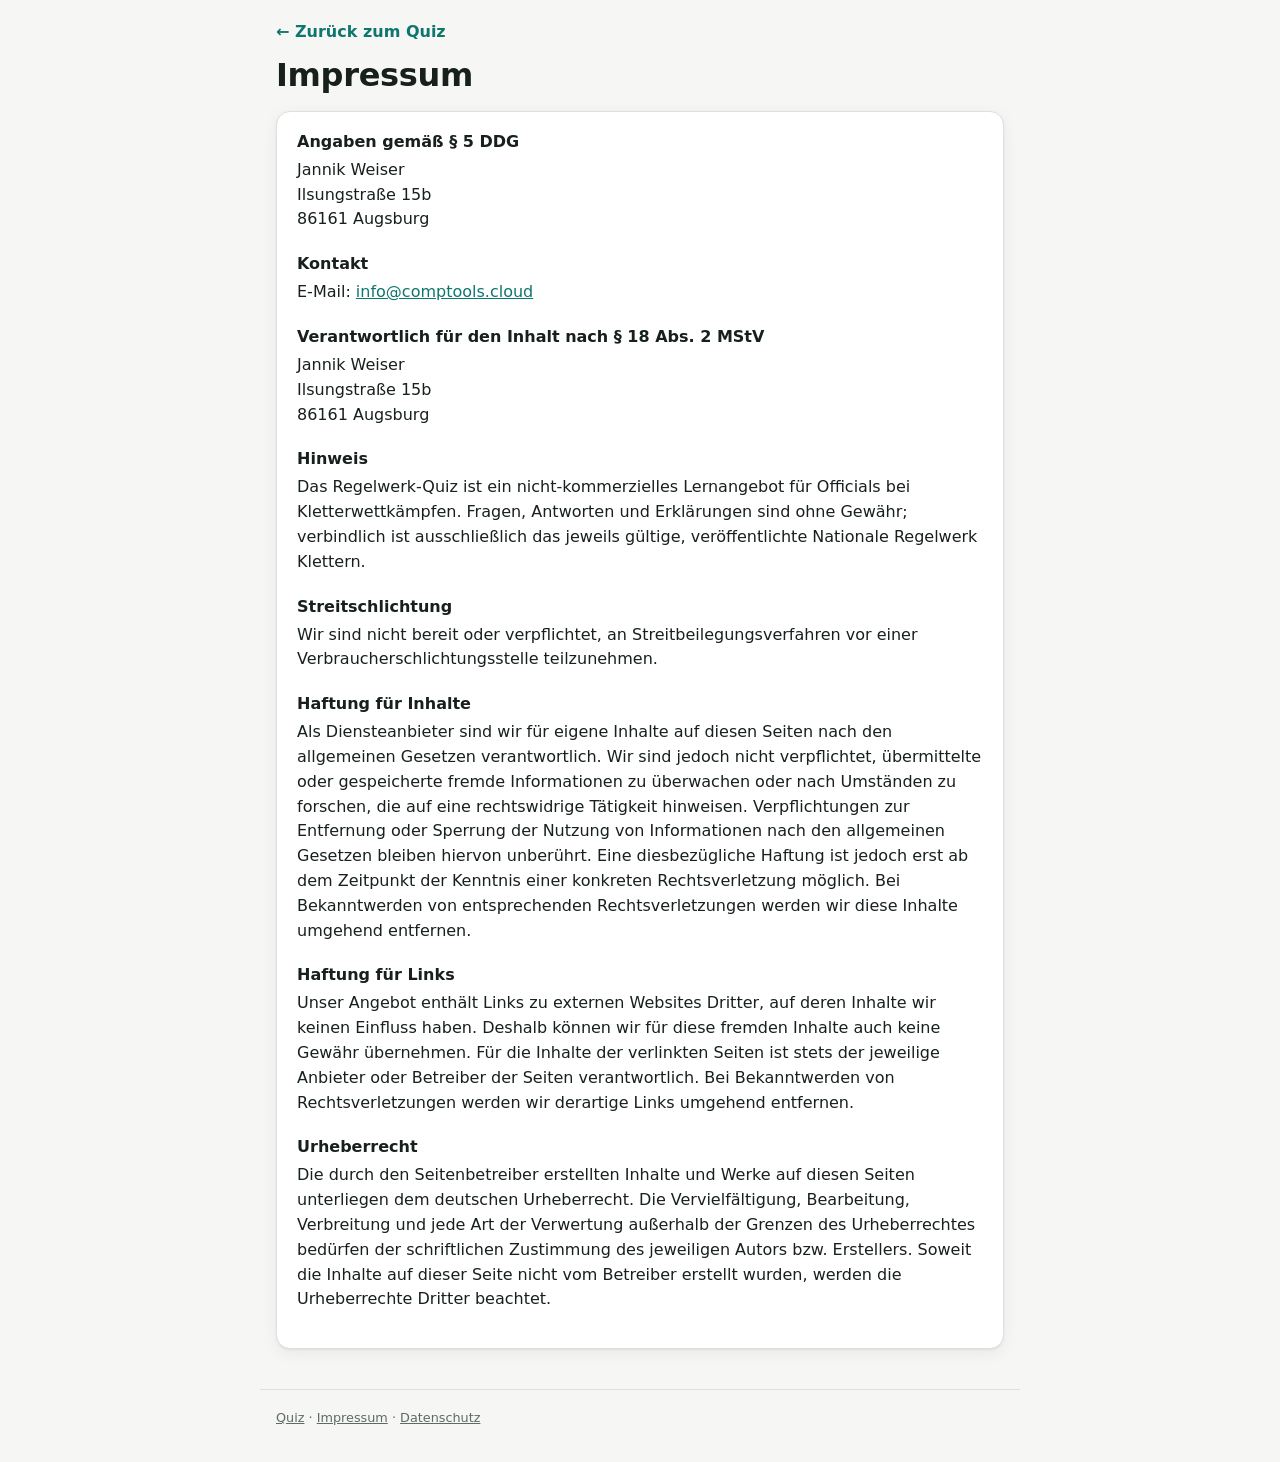
==== impressum.html @ 8e785913 "Impressum und Datenschutz ergänzen, zwei Fragen präzisieren Co-Authored-By: Claude Opus 5.5 <noreply" ====
<!doctype html>
<html lang="de">
<head>
  <meta charset="utf-8">
  <meta name="viewport" content="width=device-width, initial-scale=1">
  <title>Impressum – Regelwerk-Quiz</title>
  <meta name="robots" content="noindex">
  <link rel="icon" href="data:image/svg+xml,%3Csvg xmlns='http://www.w3.org/2000/svg' viewBox='0 0 32 32'%3E%3Crect width='32' height='32' rx='7' fill='%230f766e'/%3E%3Cpath d='M9 23l5-12 4 7 2-3 3 8z' fill='white'/%3E%3C/svg%3E">
  <link rel="stylesheet" href="styles.css">
  <script>try{var p=JSON.parse(localStorage.getItem("rwq.prefs.v1")||"{}");if(p.theme)document.documentElement.setAttribute("data-theme",p.theme);}catch(e){}</script>
</head>
<body>
  <main class="legal">
    <a class="back" href="./">← Zurück zum Quiz</a>
    <h1>Impressum</h1>
    <div class="card">
      <h2>Angaben gemäß § 5 DDG</h2>
      <p>Jannik Weiser<br>Ilsungstraße 15b<br>86161 Augsburg</p>

      <h2>Kontakt</h2>
      <p>E-Mail: <a href="mailto:info@comptools.cloud">info@comptools.cloud</a></p>

      <h2>Verantwortlich für den Inhalt nach § 18 Abs. 2 MStV</h2>
      <p>Jannik Weiser<br>Ilsungstraße 15b<br>86161 Augsburg</p>

      <h2>Hinweis</h2>
      <p>Das Regelwerk-Quiz ist ein nicht-kommerzielles Lernangebot für Officials bei Kletterwettkämpfen. Fragen, Antworten und Erklärungen sind ohne Gewähr; verbindlich ist ausschließlich das jeweils gültige, veröffentlichte Nationale Regelwerk Klettern.</p>

      <h2>Streitschlichtung</h2>
      <p>Wir sind nicht bereit oder verpflichtet, an Streitbeilegungsverfahren vor einer Verbraucherschlichtungsstelle teilzunehmen.</p>

      <h2>Haftung für Inhalte</h2>
      <p>Als Diensteanbieter sind wir für eigene Inhalte auf diesen Seiten nach den allgemeinen Gesetzen verantwortlich. Wir sind jedoch nicht verpflichtet, übermittelte oder gespeicherte fremde Informationen zu überwachen oder nach Umständen zu forschen, die auf eine rechtswidrige Tätigkeit hinweisen. Verpflichtungen zur Entfernung oder Sperrung der Nutzung von Informationen nach den allgemeinen Gesetzen bleiben hiervon unberührt. Eine diesbezügliche Haftung ist jedoch erst ab dem Zeitpunkt der Kenntnis einer konkreten Rechtsverletzung möglich. Bei Bekanntwerden von entsprechenden Rechtsverletzungen werden wir diese Inhalte umgehend entfernen.</p>

      <h2>Haftung für Links</h2>
      <p>Unser Angebot enthält Links zu externen Websites Dritter, auf deren Inhalte wir keinen Einfluss haben. Deshalb können wir für diese fremden Inhalte auch keine Gewähr übernehmen. Für die Inhalte der verlinkten Seiten ist stets der jeweilige Anbieter oder Betreiber der Seiten verantwortlich. Bei Bekanntwerden von Rechtsverletzungen werden wir derartige Links umgehend entfernen.</p>

      <h2>Urheberrecht</h2>
      <p>Die durch den Seitenbetreiber erstellten Inhalte und Werke auf diesen Seiten unterliegen dem deutschen Urheberrecht. Die Vervielfältigung, Bearbeitung, Verbreitung und jede Art der Verwertung außerhalb der Grenzen des Urheberrechtes bedürfen der schriftlichen Zustimmung des jeweiligen Autors bzw. Erstellers. Soweit die Inhalte auf dieser Seite nicht vom Betreiber erstellt wurden, werden die Urheberrechte Dritter beachtet.</p>
    </div>
  </main>
  <footer class="footer">
    <p><a href="./">Quiz</a> · <a href="impressum.html" aria-current="page">Impressum</a> · <a href="datenschutz.html">Datenschutz</a></p>
  </footer>
</body>
</html>
---- styles.css ----
:root {
  --bg: #f6f7f5;
  --surface: #ffffff;
  --surface-2: #eef1ee;
  --text: #17201d;
  --muted: #5d6b66;
  --border: #dbe1dd;
  --accent: #0f766e;
  --accent-strong: #0b5c56;
  --accent-soft: #d8efec;
  --on-accent: #ffffff;
  --ok: #15803d;
  --ok-soft: #dcf3e3;
  --bad: #b42318;
  --bad-soft: #fbe2df;
  --warn: #a15c07;
  --warn-soft: #fbecd2;
  --shadow: 0 1px 2px rgba(16, 24, 20, .06), 0 4px 16px rgba(16, 24, 20, .06);
  --radius: 14px;

  --c-lead: #2563eb;
  --c-boulder: #c2410c;
  --c-speed: #7c3aed;
  --c-teamspeed: #be185d;
  --c-allgemein: #0f766e;
  color-scheme: light;
}

@media (prefers-color-scheme: dark) {
  :root:not([data-theme="light"]) {
    --bg: #0f1412;
    --surface: #171e1b;
    --surface-2: #1f2824;
    --text: #e8eeeb;
    --muted: #9aa8a2;
    --border: #2c3833;
    --accent: #2dd4bf;
    --accent-strong: #5eead4;
    --accent-soft: #123a35;
    --on-accent: #06201d;
    --ok: #4ade80;
    --ok-soft: #12301d;
    --bad: #f87171;
    --bad-soft: #3a1513;
    --warn: #fbbf24;
    --warn-soft: #3a2a0c;
    --shadow: 0 1px 2px rgba(0, 0, 0, .3), 0 4px 16px rgba(0, 0, 0, .25);
    --c-lead: #60a5fa;
    --c-boulder: #fb923c;
    --c-speed: #a78bfa;
    --c-teamspeed: #f472b6;
    --c-allgemein: #2dd4bf;
    color-scheme: dark;
  }
}
:root[data-theme="dark"] {
  --bg: #0f1412;
  --surface: #171e1b;
  --surface-2: #1f2824;
  --text: #e8eeeb;
  --muted: #9aa8a2;
  --border: #2c3833;
  --accent: #2dd4bf;
  --accent-strong: #5eead4;
  --accent-soft: #123a35;
  --on-accent: #06201d;
  --ok: #4ade80;
  --ok-soft: #12301d;
  --bad: #f87171;
  --bad-soft: #3a1513;
  --warn: #fbbf24;
  --warn-soft: #3a2a0c;
  --shadow: 0 1px 2px rgba(0, 0, 0, .3), 0 4px 16px rgba(0, 0, 0, .25);
  --c-lead: #60a5fa;
  --c-boulder: #fb923c;
  --c-speed: #a78bfa;
  --c-teamspeed: #f472b6;
  --c-allgemein: #2dd4bf;
  color-scheme: dark;
}

* { box-sizing: border-box; }
html { -webkit-text-size-adjust: 100%; }
body {
  margin: 0;
  background: var(--bg);
  color: var(--text);
  font: 16px/1.55 system-ui, -apple-system, "Segoe UI", Roboto, "Helvetica Neue", Arial, sans-serif;
  min-height: 100vh;
  display: flex;
  flex-direction: column;
}
main { flex: 1; width: 100%; max-width: 760px; margin: 0 auto; padding: 8px 16px 40px; outline: none; }
h1, h2, h3 { line-height: 1.25; margin: 0 0 .5em; }
h1 { font-size: clamp(1.5rem, 4vw, 2rem); letter-spacing: -.01em; }
h2 { font-size: 1.2rem; }
h3 { font-size: 1rem; }
p { margin: 0 0 1em; }
button { font: inherit; color: inherit; cursor: pointer; }
:focus-visible { outline: 3px solid var(--accent); outline-offset: 2px; border-radius: 6px; }
main:focus-visible, main:focus { outline: none; }

/* Top bar */
.topbar {
  display: flex; align-items: center; justify-content: space-between;
  max-width: 760px; width: 100%; margin: 0 auto; padding: 14px 16px 6px;
}
.brand { display: flex; align-items: center; gap: 10px; background: none; border: 0; padding: 0; text-align: left; }
.logo svg { width: 36px; height: 36px; display: block; }
.logo rect { fill: var(--accent); }
.logo path { fill: var(--surface); }
.brand-text { display: flex; flex-direction: column; }
.brand-text strong { font-size: 1.05rem; }
.brand-text small { color: var(--muted); font-size: .8rem; }

/* Generic */
.card {
  background: var(--surface); border: 1px solid var(--border); border-radius: var(--radius);
  box-shadow: var(--shadow); padding: 20px;
}
.stack > * + * { margin-top: 16px; }
.muted { color: var(--muted); }
.small { font-size: .875rem; }
.row { display: flex; gap: 10px; flex-wrap: wrap; align-items: center; }
.spacer { flex: 1; }

.btn {
  display: inline-flex; align-items: center; justify-content: center; gap: 8px;
  border-radius: 10px; border: 1px solid transparent; padding: 11px 18px; font-weight: 600;
  background: var(--accent); color: var(--on-accent); min-height: 44px; transition: background .15s, transform .05s;
}
.btn:hover { background: var(--accent-strong); }
.btn:active { transform: translateY(1px); }
.btn:disabled { opacity: .45; cursor: not-allowed; }
.btn.secondary { background: var(--surface); color: var(--text); border-color: var(--border); }
.btn.secondary:hover { background: var(--surface-2); }
.btn.block { width: 100%; }
.ghost { background: none; border: 1px solid var(--border); border-radius: 10px; padding: 6px 10px; color: var(--muted); }
.ghost:hover { color: var(--text); background: var(--surface); }
.ghost.small { min-width: 40px; min-height: 40px; font-size: 1.1rem; }
.linkbtn { background: none; border: 0; padding: 0; color: var(--accent); font-weight: 600; text-decoration: underline; text-underline-offset: 3px; }

/* Home */
.hero { padding: 18px 0 6px; }
.hero p { color: var(--muted); max-width: 60ch; }
.modes { display: grid; gap: 12px; grid-template-columns: 1fr; }
@media (min-width: 640px) { .modes { grid-template-columns: repeat(3, 1fr); } }
.mode {
  text-align: left; background: var(--surface); border: 1px solid var(--border); border-radius: var(--radius);
  padding: 16px; box-shadow: var(--shadow); display: flex; flex-direction: column; gap: 6px; min-height: 100%;
  transition: border-color .15s, transform .1s;
}
.mode:hover:not(:disabled) { border-color: var(--accent); transform: translateY(-1px); }
.mode:disabled { opacity: .55; cursor: not-allowed; }
.mode .icon { width: 36px; height: 36px; border-radius: 10px; display: grid; place-items: center; background: var(--accent-soft); color: var(--accent); font-size: 1.1rem; }
.mode strong { font-size: 1.02rem; }
.mode span.desc { color: var(--muted); font-size: .9rem; }

.section-title { display: flex; align-items: baseline; justify-content: space-between; gap: 10px; margin: 28px 0 10px; }
.section-title h2 { margin: 0; }

.progress-list { display: grid; gap: 12px; }
.prog-row { display: grid; grid-template-columns: 1fr auto; gap: 4px 12px; align-items: center; }
.prog-row .label { display: flex; align-items: center; gap: 8px; font-weight: 600; }
.prog-row .nums { color: var(--muted); font-size: .85rem; font-variant-numeric: tabular-nums; }
.bar { grid-column: 1 / -1; height: 8px; border-radius: 99px; background: var(--surface-2); overflow: hidden; display: flex; }
.bar > i { display: block; height: 100%; }
.bar > i.ok { background: var(--ok); }
.bar > i.bad { background: var(--bad); opacity: .75; }
.legend { display: flex; gap: 14px; flex-wrap: wrap; font-size: .8rem; color: var(--muted); margin-top: 12px; }
.legend i { display: inline-block; width: 10px; height: 10px; border-radius: 3px; margin-right: 5px; vertical-align: -1px; }

.dot { width: 10px; height: 10px; border-radius: 50%; display: inline-block; flex: none; }
.d-lead { --dc: var(--c-lead); }
.d-boulder { --dc: var(--c-boulder); }
.d-speed { --dc: var(--c-speed); }
.d-teamspeed { --dc: var(--c-teamspeed); }
.d-allgemein { --dc: var(--c-allgemein); }
.dot { background: var(--dc); }

/* Setup */
.field { display: flex; flex-direction: column; gap: 8px; }
.field > label, .field > .flabel { font-weight: 600; }
.chips { display: flex; flex-wrap: wrap; gap: 8px; }
.chip {
  display: inline-flex; align-items: center; gap: 8px; border: 1px solid var(--border); background: var(--surface);
  border-radius: 99px; padding: 8px 14px; min-height: 40px; user-select: none; cursor: pointer;
}
.chip input { position: absolute; opacity: 0; pointer-events: none; }
.chip:has(input:checked) { border-color: var(--dc, var(--accent)); background: color-mix(in srgb, var(--dc, var(--accent)) 12%, var(--surface)); }
.chip:has(input:focus-visible) { outline: 3px solid var(--accent); outline-offset: 2px; }
.chip .cnt { color: var(--muted); font-size: .8rem; font-variant-numeric: tabular-nums; }
.chip.plain { --dc: var(--accent); }
.seg { display: inline-flex; align-self: flex-start; border: 1px solid var(--border); border-radius: 10px; overflow: hidden; flex-wrap: wrap; }
.seg label { padding: 8px 14px; cursor: pointer; border-right: 1px solid var(--border); min-height: 40px; display: inline-flex; align-items: center; }
.seg label:last-child { border-right: 0; }
.seg input { position: absolute; opacity: 0; pointer-events: none; }
.seg label:has(input:checked) { background: var(--accent); color: var(--on-accent); }
.seg label:has(input:focus-visible) { outline: 3px solid var(--accent); outline-offset: -3px; }
input[type="range"] { width: 100%; accent-color: var(--accent); }
.range-row { display: flex; align-items: center; gap: 12px; }
.range-row output { min-width: 3.5ch; font-weight: 700; font-variant-numeric: tabular-nums; text-align: right; }
.hint { font-size: .85rem; color: var(--muted); }

/* Quiz */
.quizbar { display: flex; align-items: center; gap: 12px; margin: 6px 0 14px; }
.quizbar .count { font-variant-numeric: tabular-nums; color: var(--muted); font-size: .9rem; white-space: nowrap; }
.quizbar .track { flex: 1; height: 6px; background: var(--surface-2); border-radius: 99px; overflow: hidden; }
.quizbar .track > i { display: block; height: 100%; background: var(--accent); transition: width .25s; }
.timer { font-variant-numeric: tabular-nums; font-weight: 700; padding: 4px 10px; border-radius: 8px; background: var(--surface-2); }
.timer.low { background: var(--bad-soft); color: var(--bad); }
.tags { display: flex; flex-wrap: wrap; gap: 6px; margin-bottom: 10px; }
.tag { font-size: .78rem; font-weight: 600; padding: 3px 9px; border-radius: 99px; background: var(--surface-2); color: var(--muted); display: inline-flex; align-items: center; gap: 6px; }
.tag.disc { background: color-mix(in srgb, var(--dc) 14%, var(--surface)); color: var(--text); }
.tag.case { background: var(--warn-soft); color: var(--warn); }
.lvl { letter-spacing: 1px; }
.question { font-size: 1.12rem; font-weight: 600; margin-bottom: 6px; }
.multi-hint { font-size: .85rem; color: var(--accent); font-weight: 600; margin-bottom: 12px; }
.options { display: grid; gap: 10px; margin-top: 12px; }
.opt {
  display: flex; align-items: flex-start; gap: 12px; width: 100%; text-align: left;
  border: 1.5px solid var(--border); border-radius: 12px; background: var(--surface); padding: 12px 14px; min-height: 52px;
  transition: border-color .12s, background .12s;
}
.opt:hover:not(:disabled) { border-color: var(--accent); }
.opt .mark {
  flex: none; width: 22px; height: 22px; border: 2px solid var(--border); border-radius: 50%; margin-top: 1px;
  display: grid; place-items: center; font-size: .8rem; font-weight: 800; color: transparent;
}
.opt.multi .mark { border-radius: 6px; }
.opt .key { flex: none; font-size: .75rem; color: var(--muted); border: 1px solid var(--border); border-radius: 5px; padding: 0 5px; margin-top: 2px; font-variant-numeric: tabular-nums; }
.opt .txt { flex: 1; }
.opt[aria-pressed="true"], .opt[aria-checked="true"] { border-color: var(--accent); background: var(--accent-soft); }
.opt[aria-checked="true"] .mark { border-color: var(--accent); background: var(--accent); color: var(--surface); }
.opt.correct { border-color: var(--ok); background: var(--ok-soft); }
.opt.correct .mark { border-color: var(--ok); background: var(--ok); color: var(--surface); }
.opt.wrong { border-color: var(--bad); background: var(--bad-soft); }
.opt.wrong .mark { border-color: var(--bad); background: var(--bad); color: var(--surface); }
.opt.missed { border-color: var(--ok); border-style: dashed; }
.opt.missed .mark { border-color: var(--ok); color: var(--ok); }
.opt:disabled { cursor: default; }

.feedback { margin-top: 16px; border-radius: 12px; padding: 14px 16px; border: 1px solid var(--border); background: var(--surface-2); }
.feedback.ok { border-color: color-mix(in srgb, var(--ok) 45%, transparent); background: var(--ok-soft); }
.feedback.bad { border-color: color-mix(in srgb, var(--bad) 45%, transparent); background: var(--bad-soft); }
.feedback .verdict { font-weight: 800; margin-bottom: 4px; }
.feedback.ok .verdict { color: var(--ok); }
.feedback.bad .verdict { color: var(--bad); }
.feedback p { margin: 0 0 8px; }
.ref { display: inline-flex; gap: 6px; align-items: center; font-size: .85rem; font-weight: 600; color: var(--muted); }
.ref b { color: var(--text); }
.actions { display: flex; gap: 10px; margin-top: 18px; flex-wrap: wrap; }
.actions .btn { flex: 1 1 160px; }
.kbd-hint { font-size: .78rem; color: var(--muted); margin-top: 10px; text-align: center; }
@media (hover: none) { .kbd-hint, .opt .key { display: none; } }

.navdots { display: flex; flex-wrap: wrap; gap: 6px; margin-top: 18px; }
.navdots button {
  width: 34px; height: 34px; border-radius: 8px; border: 1px solid var(--border); background: var(--surface);
  font-size: .8rem; font-variant-numeric: tabular-nums;
}
.navdots button.answered { background: var(--accent-soft); border-color: var(--accent); }
.navdots button.current { outline: 2px solid var(--accent); outline-offset: 1px; font-weight: 800; }

/* Results */
.score { display: flex; align-items: center; gap: 20px; flex-wrap: wrap; }
.ring { --p: 0; width: 120px; height: 120px; border-radius: 50%; flex: none;
  background: conic-gradient(var(--ring, var(--accent)) calc(var(--p) * 1%), var(--surface-2) 0);
  display: grid; place-items: center; }
.ring > div { width: 92px; height: 92px; border-radius: 50%; background: var(--surface); display: grid; place-items: center; font-size: 1.6rem; font-weight: 800; font-variant-numeric: tabular-nums; }
.verdict-badge { display: inline-block; font-weight: 800; padding: 4px 12px; border-radius: 99px; margin-bottom: 6px; }
.verdict-badge.pass { background: var(--ok-soft); color: var(--ok); }
.verdict-badge.fail { background: var(--bad-soft); color: var(--bad); }
.review { display: grid; gap: 10px; }
.review details { border: 1px solid var(--border); border-radius: 12px; background: var(--surface); padding: 12px 14px; }
.review summary { cursor: pointer; font-weight: 600; list-style: none; display: flex; gap: 10px; align-items: flex-start; }
.review summary::-webkit-details-marker { display: none; }
.review summary .x { color: var(--bad); font-weight: 900; flex: none; }
.review .ans { margin: 10px 0 6px; padding-left: 0; list-style: none; display: grid; gap: 4px; font-size: .92rem; }
.review .ans li { padding: 6px 10px; border-radius: 8px; background: var(--surface-2); }
.review .ans li.c { background: var(--ok-soft); }
.review .ans li.y { outline: 2px solid var(--bad); outline-offset: -2px; }
.review .ans li.c.y { outline-color: var(--ok); }

.empty { text-align: center; padding: 30px 10px; color: var(--muted); }

.footer { max-width: 760px; width: 100%; margin: 0 auto; padding: 18px 16px 28px; color: var(--muted); font-size: .8rem; border-top: 1px solid var(--border); }
.footer p { margin: 0 0 6px; }

.toast { position: fixed; left: 50%; bottom: 20px; transform: translateX(-50%); background: var(--text); color: var(--bg); padding: 10px 16px; border-radius: 10px; font-size: .9rem; box-shadow: var(--shadow); z-index: 10; }
@media (prefers-reduced-motion: reduce) { * { transition: none !important; } }

/* Rechtsseiten */
.footer a { color: var(--muted); }
.footer a:hover { color: var(--text); }
.footer-links { font-weight: 600; }
.legal { padding-top: 20px; }
.legal .back { display: inline-block; margin-bottom: 10px; font-weight: 600; color: var(--accent); text-decoration: none; }
.legal h2 { font-size: 1rem; margin: 22px 0 6px; }
.legal .card h2:first-child { margin-top: 0; }
.legal a { color: var(--accent); }
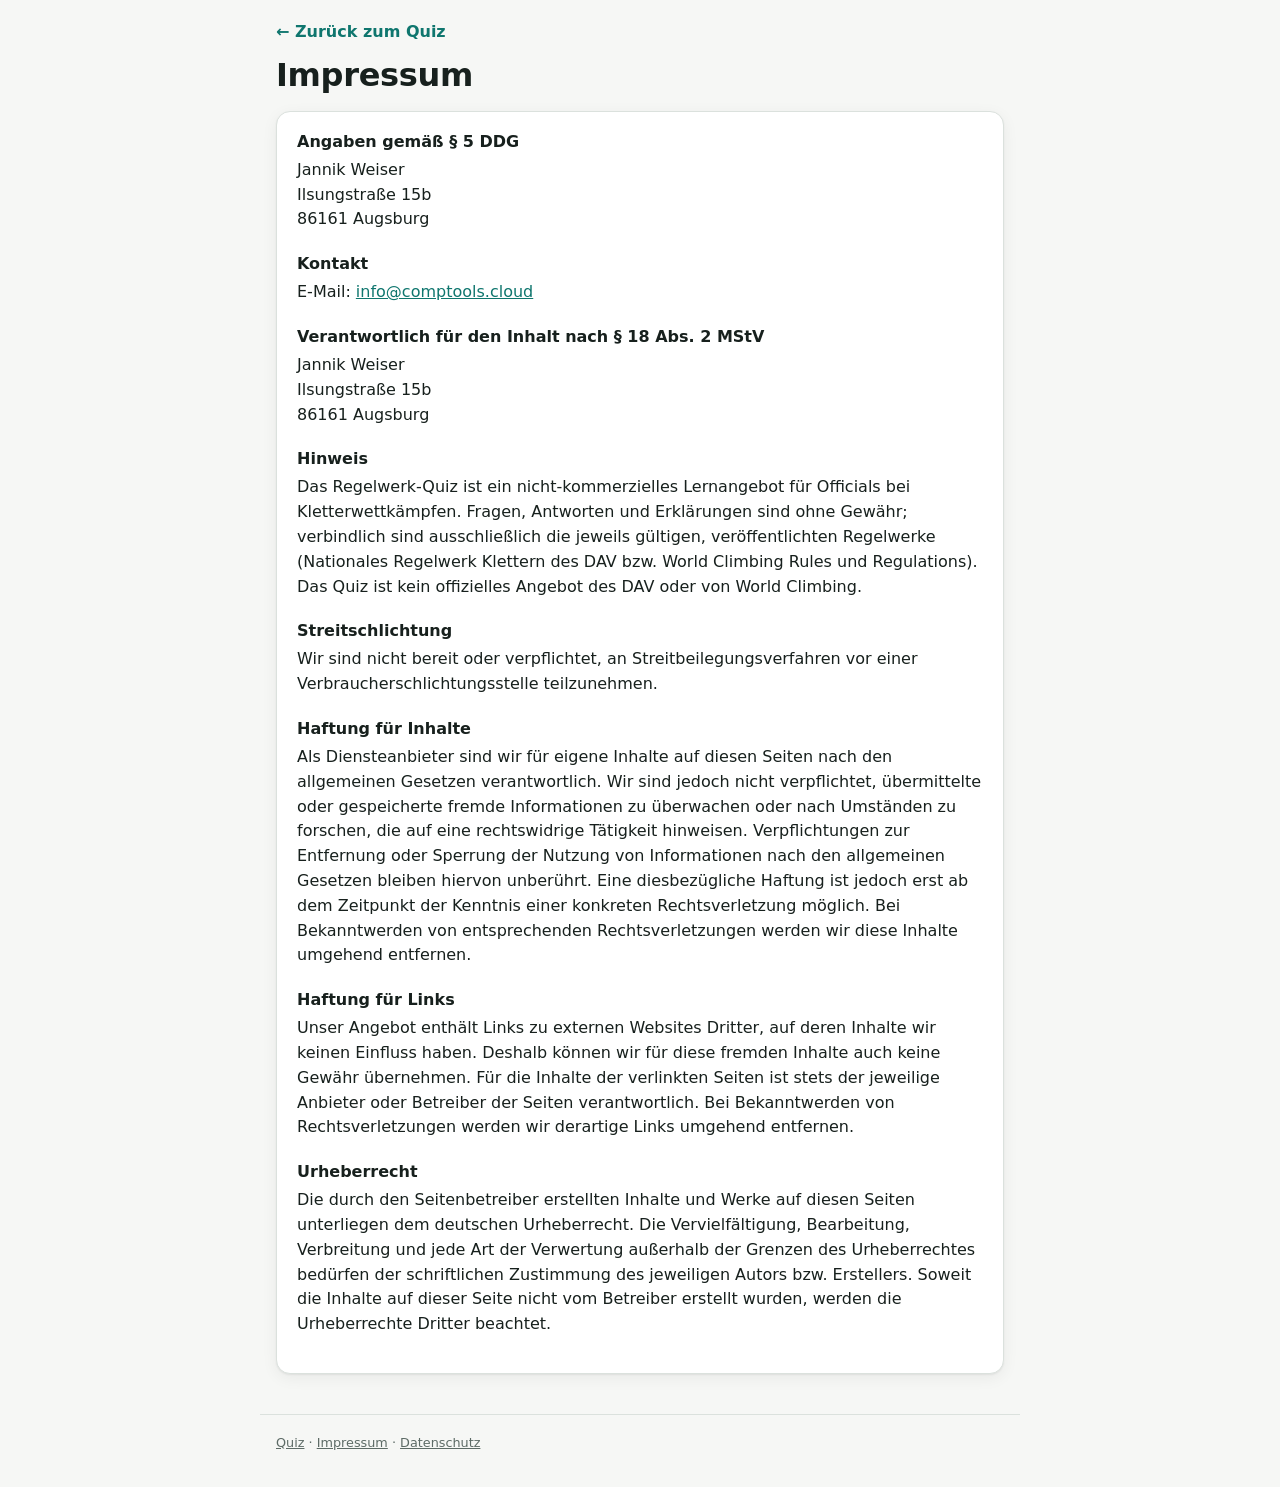
==== commit 1abcf8ca: "World-Climbing- und World-Climbing-Europe-Fragen (Englisch) mit Regelwerk-Auswahl Co-Authored-By: Cl" ====
--- a/impressum.html
+++ b/impressum.html
@@ -24,7 +24,7 @@
       <p>Jannik Weiser<br>Ilsungstraße 15b<br>86161 Augsburg</p>
 
       <h2>Hinweis</h2>
-      <p>Das Regelwerk-Quiz ist ein nicht-kommerzielles Lernangebot für Officials bei Kletterwettkämpfen. Fragen, Antworten und Erklärungen sind ohne Gewähr; verbindlich ist ausschließlich das jeweils gültige, veröffentlichte Nationale Regelwerk Klettern.</p>
+      <p>Das Regelwerk-Quiz ist ein nicht-kommerzielles Lernangebot für Officials bei Kletterwettkämpfen. Fragen, Antworten und Erklärungen sind ohne Gewähr; verbindlich sind ausschließlich die jeweils gültigen, veröffentlichten Regelwerke (Nationales Regelwerk Klettern des DAV bzw. World Climbing Rules und Regulations). Das Quiz ist kein offizielles Angebot des DAV oder von World Climbing.</p>
 
       <h2>Streitschlichtung</h2>
       <p>Wir sind nicht bereit oder verpflichtet, an Streitbeilegungsverfahren vor einer Verbraucherschlichtungsstelle teilzunehmen.</p>
--- a/styles.css
+++ b/styles.css
@@ -299,3 +299,25 @@
 .legal h2 { font-size: 1rem; margin: 22px 0 6px; }
 .legal .card h2:first-child { margin-top: 0; }
 .legal a { color: var(--accent); }
+
+/* Regelwerk-Auswahl */
+.rb-list { display: grid; gap: 10px; grid-template-columns: 1fr; }
+@media (min-width: 640px) { .rb-list { grid-template-columns: repeat(3, 1fr); } }
+.rb-card {
+  position: relative; display: flex; align-items: flex-start; gap: 10px; cursor: pointer;
+  background: var(--surface); border: 1.5px solid var(--border); border-radius: var(--radius);
+  padding: 14px; box-shadow: var(--shadow); transition: border-color .15s, background .15s;
+}
+.rb-card input { position: absolute; opacity: 0; pointer-events: none; }
+.rb-card:hover { border-color: var(--accent); }
+.rb-card:has(input:checked) { border-color: var(--accent); background: var(--accent-soft); }
+.rb-card:has(input:focus-visible) { outline: 3px solid var(--accent); outline-offset: 2px; }
+.rb-check { flex: none; width: 22px; height: 22px; border-radius: 6px; border: 2px solid var(--border); margin-top: 1px; display: grid; place-items: center; background: var(--surface); }
+.rb-card:has(input:checked) .rb-check { background: var(--accent); border-color: var(--accent); }
+.rb-card:has(input:checked) .rb-check::after { content: "✓"; color: var(--on-accent); font-size: .8rem; font-weight: 900; }
+.rb-text { flex: 1; display: flex; flex-direction: column; gap: 2px; }
+.rb-text small { color: var(--muted); font-size: .8rem; line-height: 1.35; }
+.rb-card .cnt { color: var(--muted); font-size: .8rem; font-variant-numeric: tabular-nums; }
+.rb-head { margin: 6px 0 -2px; font-size: .9rem; color: var(--muted); }
+.rb-head:first-child { margin-top: 0; }
+.rb-tag { background: var(--text); color: var(--bg); }
